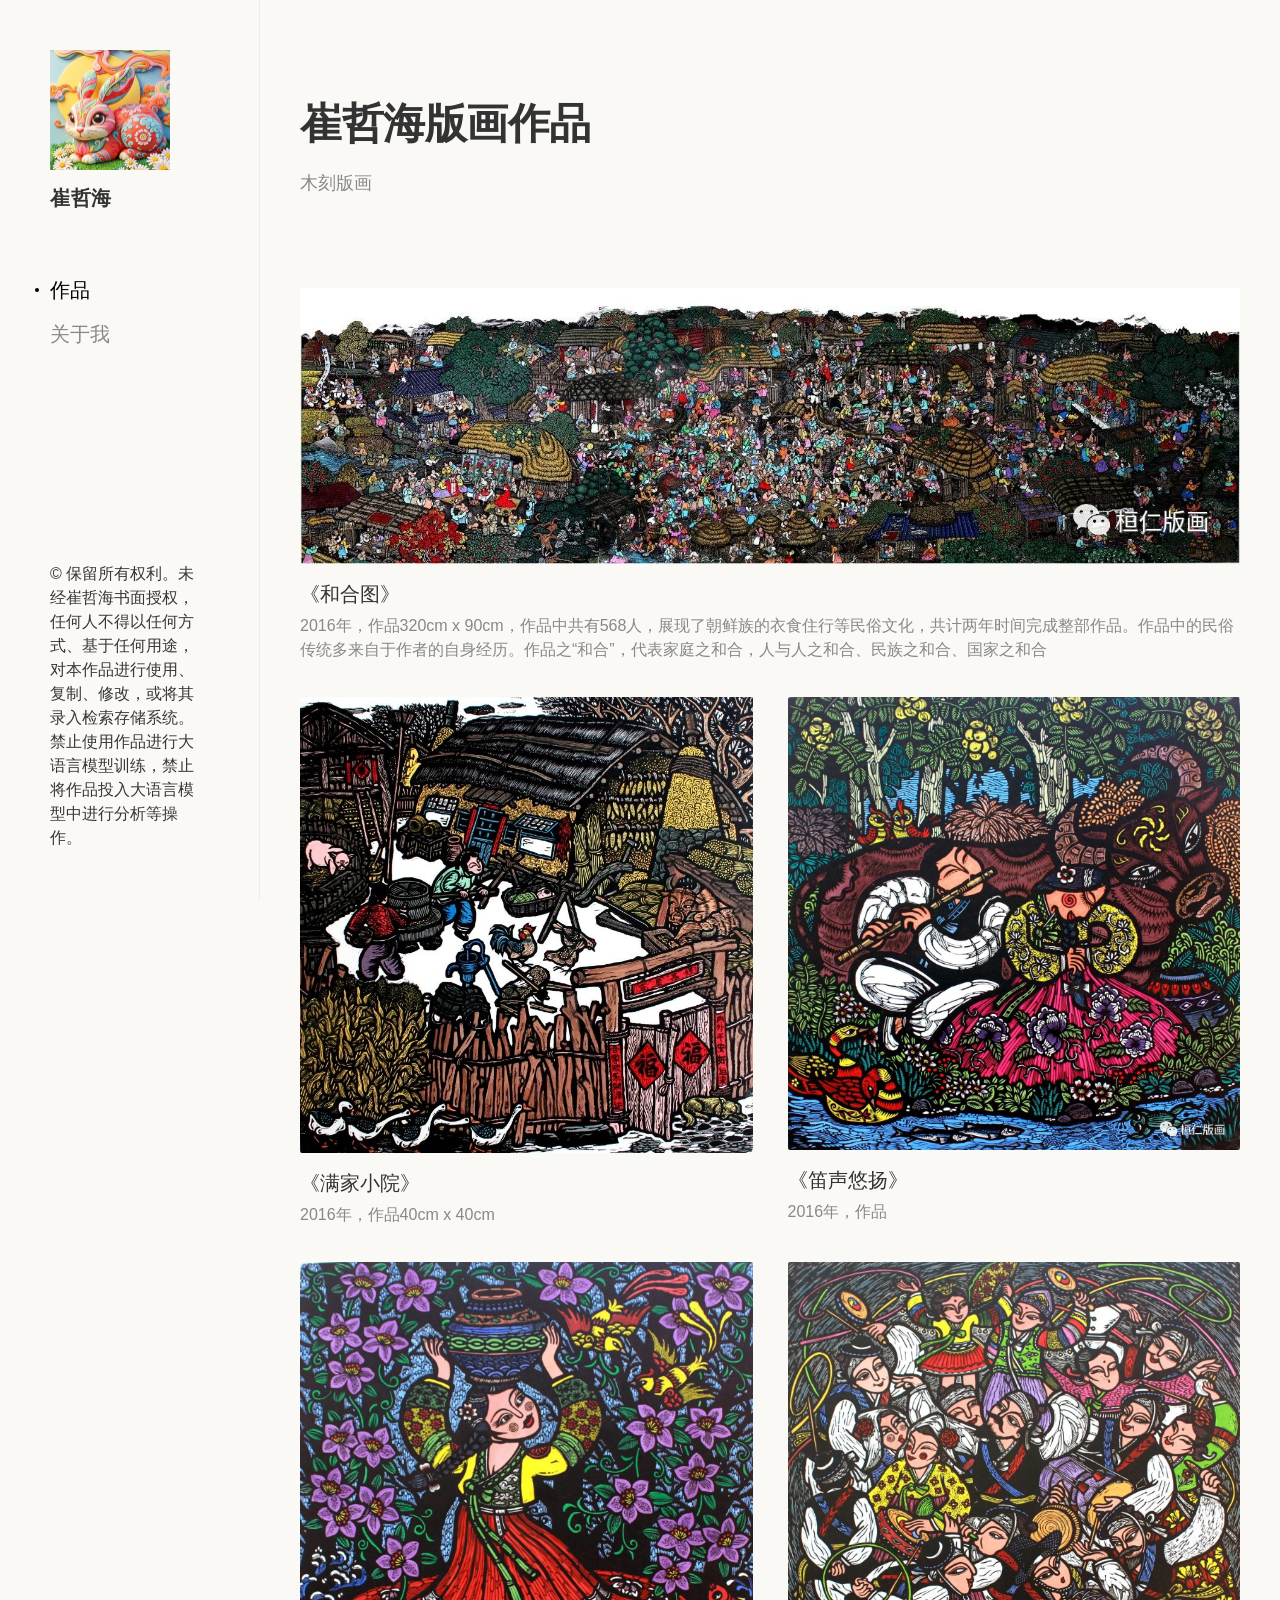
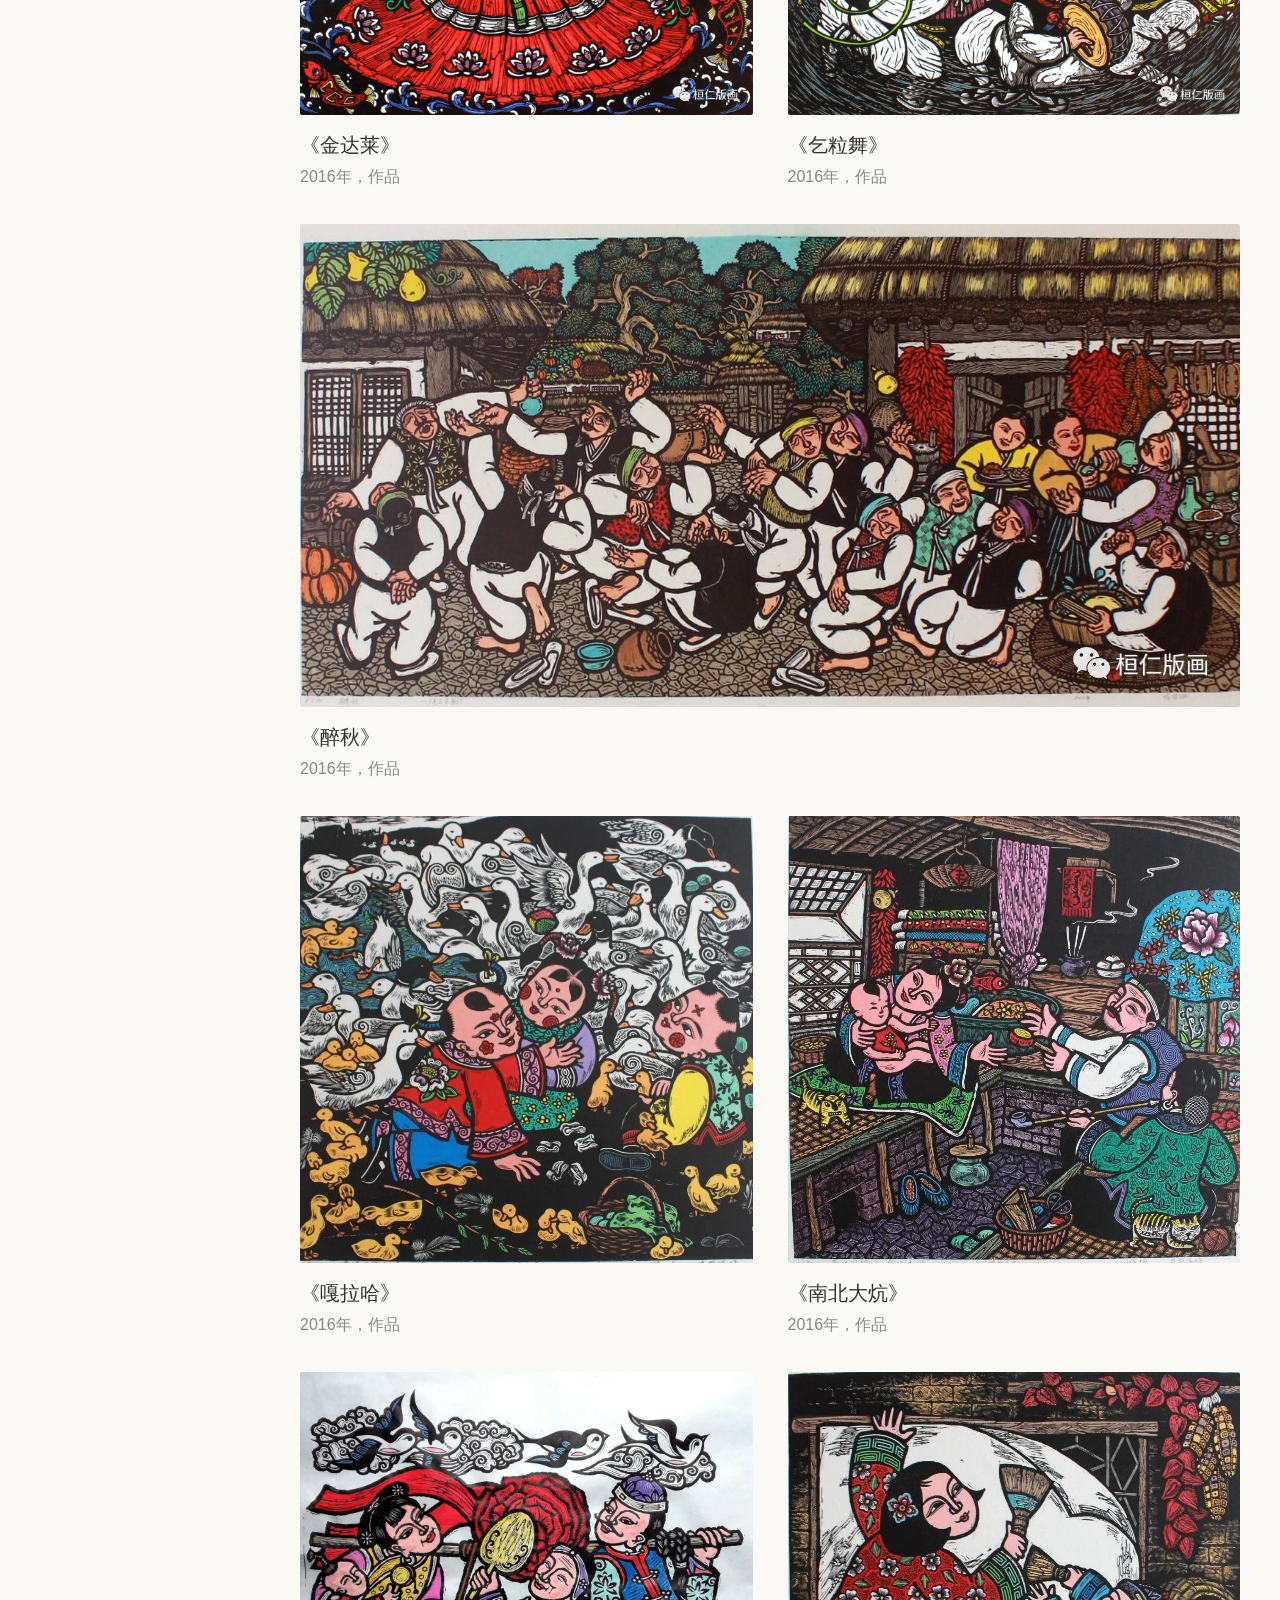
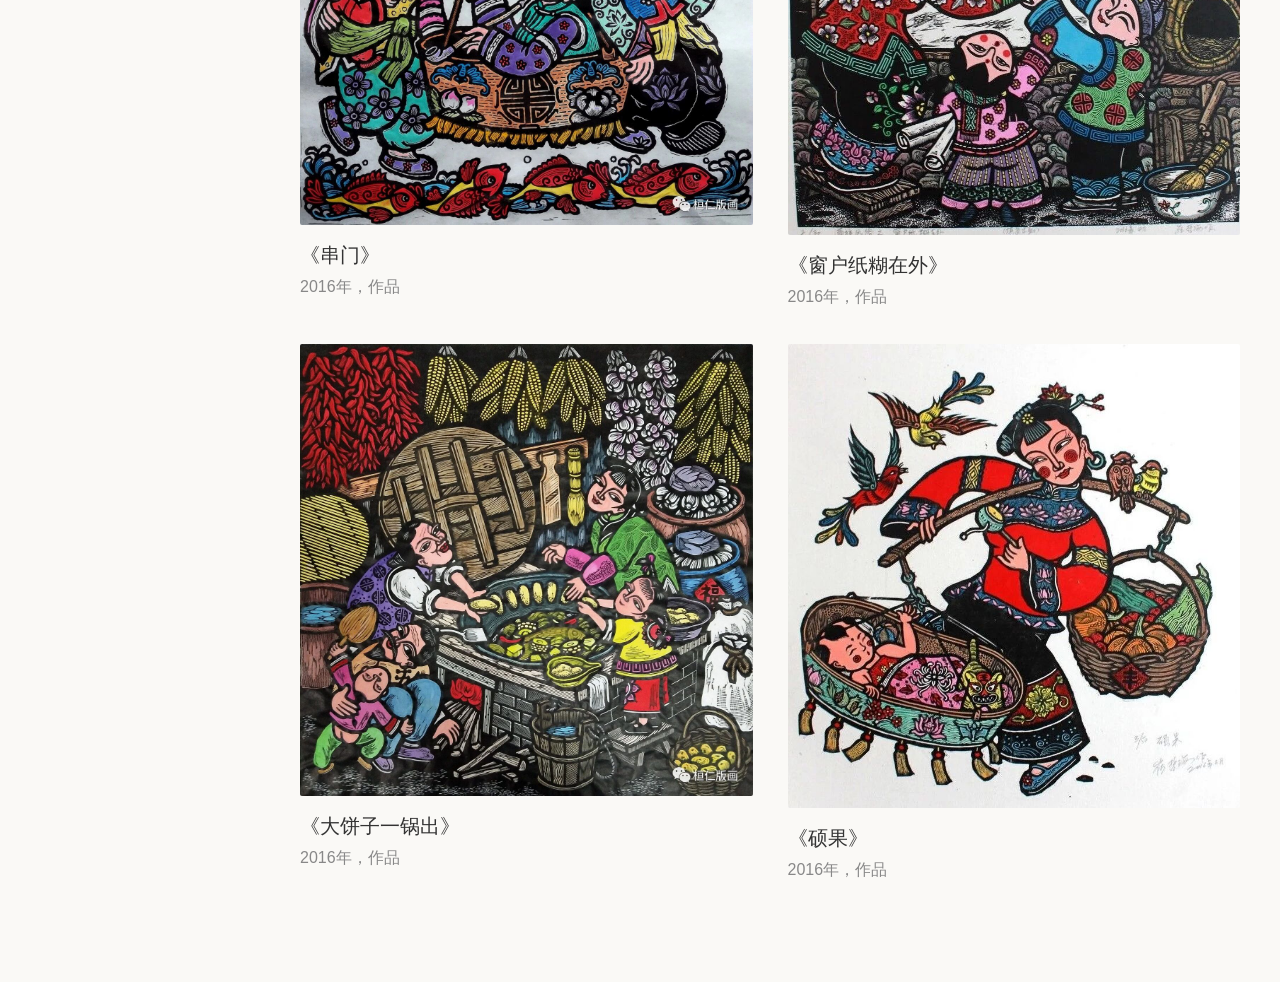
==== index.html @ dfce0dac "初始网页代码0811" ====
<!DOCTYPE html>
<html lang="zh-CN">
<head>
    <meta charset="UTF-8">
    <meta name="viewport" content="width=device-width, initial-scale=1.0">
    <title>My Art Portfolio</title>
    <link rel="stylesheet" href="css/style.css">
    <link rel="stylesheet" href="css/responsive.css">
</head>
<body>
    <!-- 左侧固定导航栏 -->
    <aside class="sidebar">
        <div class="sidebar-top">
            <!-- Logo 区域 -->
            <div class="logo">
                <div class="logo-icon">
                    <img src="images/logo.jpg" alt="我的Logo">
                </div>
                <div class="logo-text">崔哲海</div>
            </div>

            <!-- 导航菜单 -->
            <nav class="nav-menu">
                <div class="nav-group">
                    <a href="#works" class="nav-link active" data-section="works">作品</a>
                </div>
                <div class="nav-group">
                    <a href="#about" class="nav-link" data-section="about">关于我</a>
                </div>
            </nav>
        </div>

        <div class="sidebar-bottom">
            <div class="copyright">© 2026 崔哲海. All rights reserved.</div>
        </div>
    </aside>

    <!-- 移动端顶部导航 -->
    <header class="mobile-header">
        <div class="mobile-logo">崔哲海</div>
        <button class="menu-toggle" aria-label="菜单">
            <span></span>
            <span></span>
            <span></span>
        </button>
    </header>

    <!-- 右侧主内容区 -->
    <main class="main-content">
        <!-- 作品区 -->
        <section id="works" class="section active">
    <!-- 所有作品统一展示 -->
                <div class="hero-section">
                    <h1 class="hero-title">崔哲海版画作品</h1>
                    <p class="hero-subtitle">木刻版画</p>
                </div>
                <div class="art-grid" id="all-grid"></div>
        </section>

        <!-- About -->
        <section id="about" class="section">
            <div class="about-content">
                <h2 class="section-title">关于我</h2>
                <div class="about-text">
                    <p>你好，我是一名插画师和视觉艺术家。</p>
                    <p>这里展示的是我近年来的作品，包括商业项目、编辑插画以及个人创作。</p>
                    <p>如果你对我的作品感兴趣，欢迎通过以下方式联系我：</p>
                    <p class="contact-email">email@example.com</p>
                </div>
            </div>
        </section>
    </main>

    <!-- 图片查看弹窗 -->
    <div class="lightbox" id="lightbox">
        <button class="lightbox-close" aria-label="关闭">&times;</button>
        <button class="lightbox-prev" aria-label="上一张">&#10094;</button>
        <div class="lightbox-content">
            <img src="" alt="" id="lightbox-img">
            <div class="lightbox-caption" id="lightbox-caption"></div>
        </div>
        <button class="lightbox-next" aria-label="下一张">&#10095;</button>
    </div>

    <!-- 数据文件 -->
    <script src="js/data.js"></script>
    <script src="js/main.js"></script>
</body>
</html>
---- css/style.css ----
/* ========================================
   Reset & Base Styles
   ======================================== */
* {
    margin: 0;
    padding: 0;
    box-sizing: border-box;
}

:root {
    --sidebar-width: 260px;
    --bg-color: #faf9f6;
    --text-color: #333333;
    --text-light: #888888;
    --text-hover: #000000;
    --accent-color: #e8a838;
    --shadow: 0 2px 20px rgba(0, 0, 0, 0.08);
    --shadow-hover: 0 8px 30px rgba(0, 0, 0, 0.15);
    --transition: all 0.3s ease;
}

html {
    scroll-behavior: smooth;
}

body {
    font-family: -apple-system, BlinkMacSystemFont, "Segoe UI", Roboto, "Helvetica Neue", Arial, sans-serif;
    background-color: var(--bg-color);
    color: var(--text-color);
    line-height: 1.6;
    overflow-x: hidden;
}

a {
    text-decoration: none;
    color: inherit;
}

img {
    max-width: 100%;
    height: auto;
    display: block;
}

/* ========================================
   Sidebar (左侧固定导航)
   ======================================== */
.sidebar {
    position: fixed;
    left: 0;
    top: 0;
    width: var(--sidebar-width);
    height: 100vh;
    display: flex;
    flex-direction: column;
    justify-content: space-between;
    padding: 50px 50px;
    background-color: var(--bg-color);
    z-index: 100;
    border-right: 1px solid rgba(0,0,0,0.05);
}

.sidebar-top {
    display: flex;
    flex-direction: column;
    gap: 60px;
}

/* Logo */
.logo {
    display: flex;
    flex-direction: column;
    align-items: flex-start;
    gap: 12px;
}

.logo-icon {
    width: 120px;
    height: 120px;
}

.logo-icon svg {
    width: 100%;
    height: 100%;
}

.logo-text {
    font-size: 20px;
    font-weight: 600;
    color: var(--text-color);
    letter-spacing: 0.5px;
}

/* 导航菜单 */
.nav-menu {
    display: flex;
    flex-direction: column;
    gap: 12px;
}

.nav-link {
    font-size: 20px;
    color: var(--text-light);
    padding: 6px 0;
    transition: var(--transition);
    position: relative;
    width: fit-content;
}

.nav-link:hover {
    color: var(--text-hover);
}

.nav-link.active {
    color: var(--text-hover);
    font-weight: 500;
}

.nav-link.active::before {
    content: '';
    position: absolute;
    left: -15px;
    top: 50%;
    transform: translateY(-50%);
    width: 4px;
    height: 4px;
    border-radius: 50%;
    background-color: var(--text-hover);
}

/* 侧边栏底部 */
.sidebar-bottom {
    display: flex;
    flex-direction: column;
    gap: 16px;
}

.copyright {
    font-size: 16px;
    color: #373737;
    line-height: 1.5;
}

/* ========================================
   Main Content (右侧主内容区)
   ======================================== */
.main-content {
    margin-left: var(--sidebar-width);
    padding: 50px 40px;
    min-height: 100vh;
}

.section {
    display: none;
    animation: fadeIn 0.5s ease;
}

.section.active {
    display: block;
}

@keyframes fadeIn {
    from { opacity: 0; transform: translateY(10px); }
    to   { opacity: 1; transform: translateY(0); }
}

/* Hero */
.hero-section {
    margin-bottom: 50px;
    padding: 40px 0;
}

.hero-title {
    font-size: 42px;
    font-weight: 700;
    color: var(--text-color);
    margin-bottom: 12px;
    letter-spacing: -0.5px;
}

.hero-subtitle {
    font-size: 18px;
    color: var(--text-light);
}

/* Section Title */
.section-title {
    font-size: 28px;
    font-weight: 600;
    color: var(--text-color);
    margin-bottom: 30px;
    padding-bottom: 15px;
    border-bottom: 1px solid rgba(0,0,0,0.08);
}

/* ========================================
   Art Grid (作品网格)
   ======================================== */
.art-grid {
    display: grid;
    grid-template-columns: repeat(auto-fill, minmax(320px, 1fr));
    grid-auto-flow: dense;
    gap: 35px;
    margin-bottom: 50px;
}

.art-item[data-size="wide"] {
    grid-column: span 2;
}

.art-item {
    cursor: pointer;
    transition: var(--transition);
    group: art;
}

.art-item:hover {
    transform: translateY(-4px);
}

.art-item:hover .art-image {
    box-shadow: var(--shadow-hover);
}

.art-image-wrapper {
    overflow: hidden;
    position: relative;
    background-color: #faf9f6;
    border-radius: 2px;
}

.art-image {
    width: 100%;
    height: auto;
    max-height: 85vh;   
    display: block;
    object-fit: contain;
    transition: var(--transition);
    box-shadow: var(--shadow);
}

/* 图片尺寸变体 - 通过data-size控制
.art-item[data-size="small"] .art-image {
    aspect-ratio: 4 / 3;
}

.art-item[data-size="medium"] .art-image {
    aspect-ratio: 3 / 4;
}

.art-item[data-size="large"] .art-image {
    aspect-ratio: 1 / 1;
}

.art-item[data-size="wide"] .art-image {
    aspect-ratio: 16 / 9;
}

.art-item[data-size="tall"] .art-image {
    aspect-ratio: 2 / 3;
} */

/* 强制取消所有尺寸变体的固定比例 */
.art-item[data-size="small"] .art-image,
.art-item[data-size="medium"] .art-image,
.art-item[data-size="large"] .art-image,
.art-item[data-size="wide"] .art-image,
.art-item[data-size="tall"] .art-image {
    aspect-ratio: auto !important;
    height: auto !important;
}

/* 悬停时显示标题遮罩 */
.art-overlay {
    position: absolute;
    inset: 0;
    background: linear-gradient(to top, rgba(0,0,0,0.4), transparent);
    display: flex;
    align-items: center;
    justify-content: center;
    opacity: 0;
    transition: var(--transition);
}

.art-item:hover .art-overlay {
    opacity: 1;
}

.art-overlay-text {
    color: white;
    font-size: 16px;
    font-weight: 500;
    text-align: center;
    padding: 20px;
}

.art-info {
    margin-top: 14px;
    text-align: left;
}

.art-title {
    font-size: 20px;
    font-weight: 500;
    color: var(--text-color);
    margin-bottom: 4px;
}

.art-description {
    font-size: 16px;
    color: var(--text-light);
    line-height: 1.5;
}

/* ========================================
   About Section
   ======================================== */
.about-content {
    max-width: 1800px;
}

.about-text {
    font-size: 18px;
    line-height: 2;
    color: #555;
}

.about-text p {
    margin-bottom: 20px;
}

.contact-email {
    font-size: 18px;
    color: var(--text-color);
    font-weight: 500;
    margin-top: 24px !important;
}

/* ========================================
   Lightbox (图片查看弹窗)
   ======================================== */
.lightbox {
    position: fixed;
    inset: 0;
    background: rgba(0,0,0,0.92);
    display: none;
    align-items: center;
    justify-content: center;
    z-index: 1000;
    padding: 40px;
}

.lightbox.active {
    display: flex;
}

.lightbox-content {
    max-width: 90vw;
    max-height: 85vh;
    display: flex;
    flex-direction: column;
    align-items: center;
}

.lightbox-content img {
    max-width: 100%;
    max-height: 80vh;
    object-fit: contain;
    border-radius: 4px;
}

.lightbox-caption {
    color: white;
    font-size: 16px;
    margin-top: 16px;
    text-align: center;
}

.lightbox-close,
.lightbox-prev,
.lightbox-next {
    position: absolute;
    background: rgba(255,255,255,0.1);
    color: white;
    border: none;
    cursor: pointer;
    font-size: 28px;
    width: 50px;
    height: 50px;
    display: flex;
    align-items: center;
    justify-content: center;
    border-radius: 50%;
    transition: var(--transition);
}

.lightbox-close:hover,
.lightbox-prev:hover,
.lightbox-next:hover {
    background: rgba(255,255,255,0.25);
}

.lightbox-close {
    top: 20px;
    right: 20px;
    font-size: 36px;
}

.lightbox-prev {
    left: 20px;
    top: 50%;
    transform: translateY(-50%);
}

.lightbox-next {
    right: 20px;
    top: 50%;
    transform: translateY(-50%);
}

/* ========================================
   Mobile Header (移动端顶部导航)
   ======================================== */
.mobile-header {
    display: none;
    position: fixed;
    top: 0;
    left: 0;
    right: 0;
    height: 60px;
    background: var(--bg-color);
    z-index: 200;
    padding: 0 20px;
    align-items: center;
    justify-content: space-between;
    border-bottom: 1px solid rgba(0,0,0,0.05);
}

.mobile-logo {
    font-size: 18px;
    font-weight: 600;
}

.menu-toggle {
    background: none;
    border: none;
    cursor: pointer;
    display: flex;
    flex-direction: column;
    gap: 5px;
    padding: 5px;
}

.menu-toggle span {
    width: 24px;
    height: 2px;
    background: var(--text-color);
    transition: var(--transition);
}

/* 移动端导航菜单 */
.mobile-nav {
    display: none;
    position: fixed;
    top: 60px;
    left: 0;
    right: 0;
    background: var(--bg-color);
    z-index: 199;
    padding: 20px;
    flex-direction: column;
    gap: 15px;
    border-bottom: 1px solid rgba(0,0,0,0.05);
}

.mobile-nav.active {
    display: flex;
}

.mobile-nav .nav-link {
    font-size: 18px;
    padding: 8px 0;
}
---- css/responsive.css ----
/* ========================================
   Responsive Design (响应式设计)
   ======================================== */

/* 平板尺寸 */
@media (max-width: 1024px) {
    :root {
        --sidebar-width: 220px;
    }

    .sidebar {
        padding: 40px 20px;
    }

    .main-content {
        padding: 40px 25px;
    }

    .art-grid {
        grid-template-columns: repeat(auto-fill, minmax(280px, 1fr));
        gap: 25px;
    }

    .hero-title {
        font-size: 36px;
    }
}

/* 手机尺寸 */
@media (max-width: 768px) {
    .sidebar {
        display: none;
    }

    .mobile-header {
        display: flex;
    }

    .main-content {
        margin-left: 0;
        padding: 80px 16px 30px;
    }

    .hero-section {
        margin-bottom: 30px;
        padding: 20px 0;
    }

    .hero-title {
        font-size: 28px;
    }

    .hero-subtitle {
        font-size: 16px;
    }

    .section-title {
        font-size: 22px;
        margin-bottom: 20px;
    }

    .art-grid {
        grid-template-columns: repeat(auto-fill, minmax(100%, 1fr));
        gap: 20px;
    }

    .lightbox {
        padding: 20px;
    }

    .lightbox-prev,
    .lightbox-next {
        width: 40px;
        height: 40px;
        font-size: 20px;
    }

    .lightbox-close {
        top: 10px;
        right: 10px;
        width: 40px;
        height: 40px;
        font-size: 28px;
    }
}

/* 小屏手机 */
@media (max-width: 480px) {
    .main-content {
        padding: 80px 12px 20px;
    }

    .hero-title {
        font-size: 24px;
    }

    .art-grid {
        gap: 16px;
    }

    .art-title {
        font-size: 14px;
    }

    .art-description {
        font-size: 12px;
    }
}
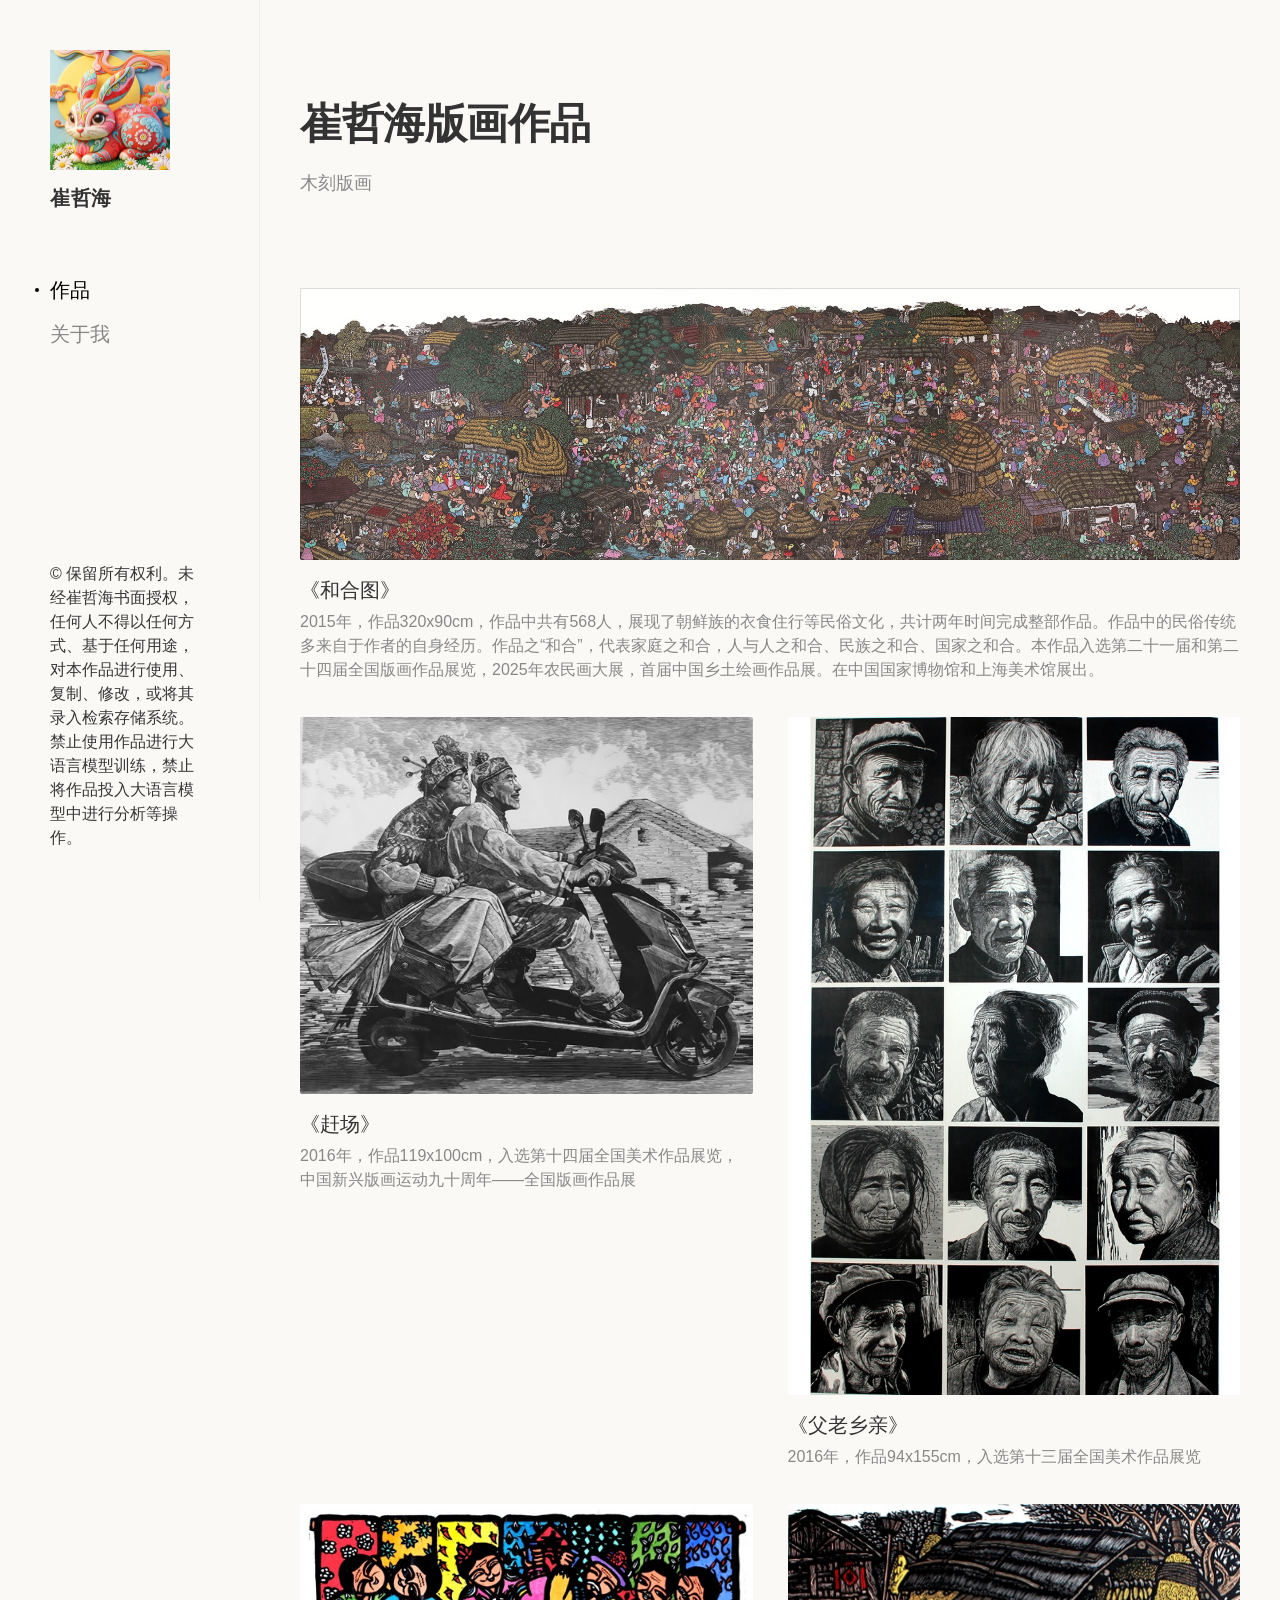
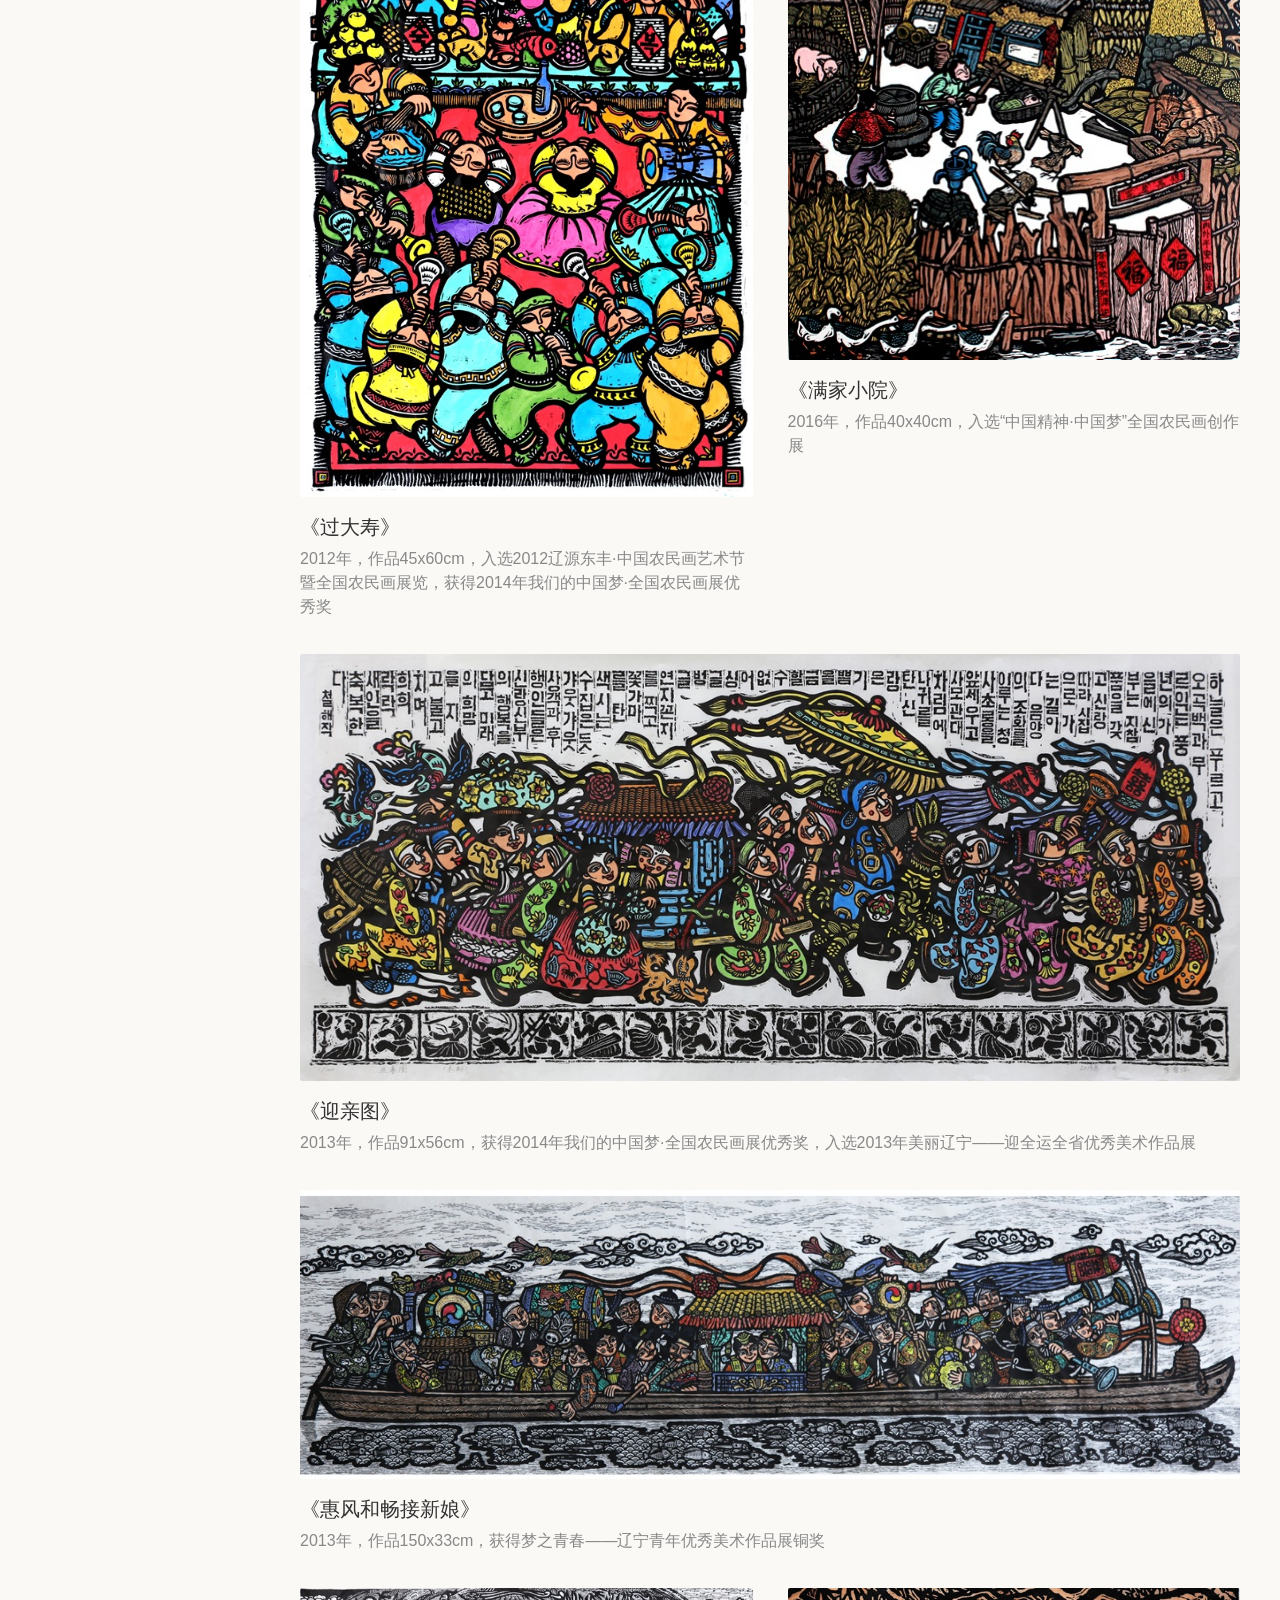
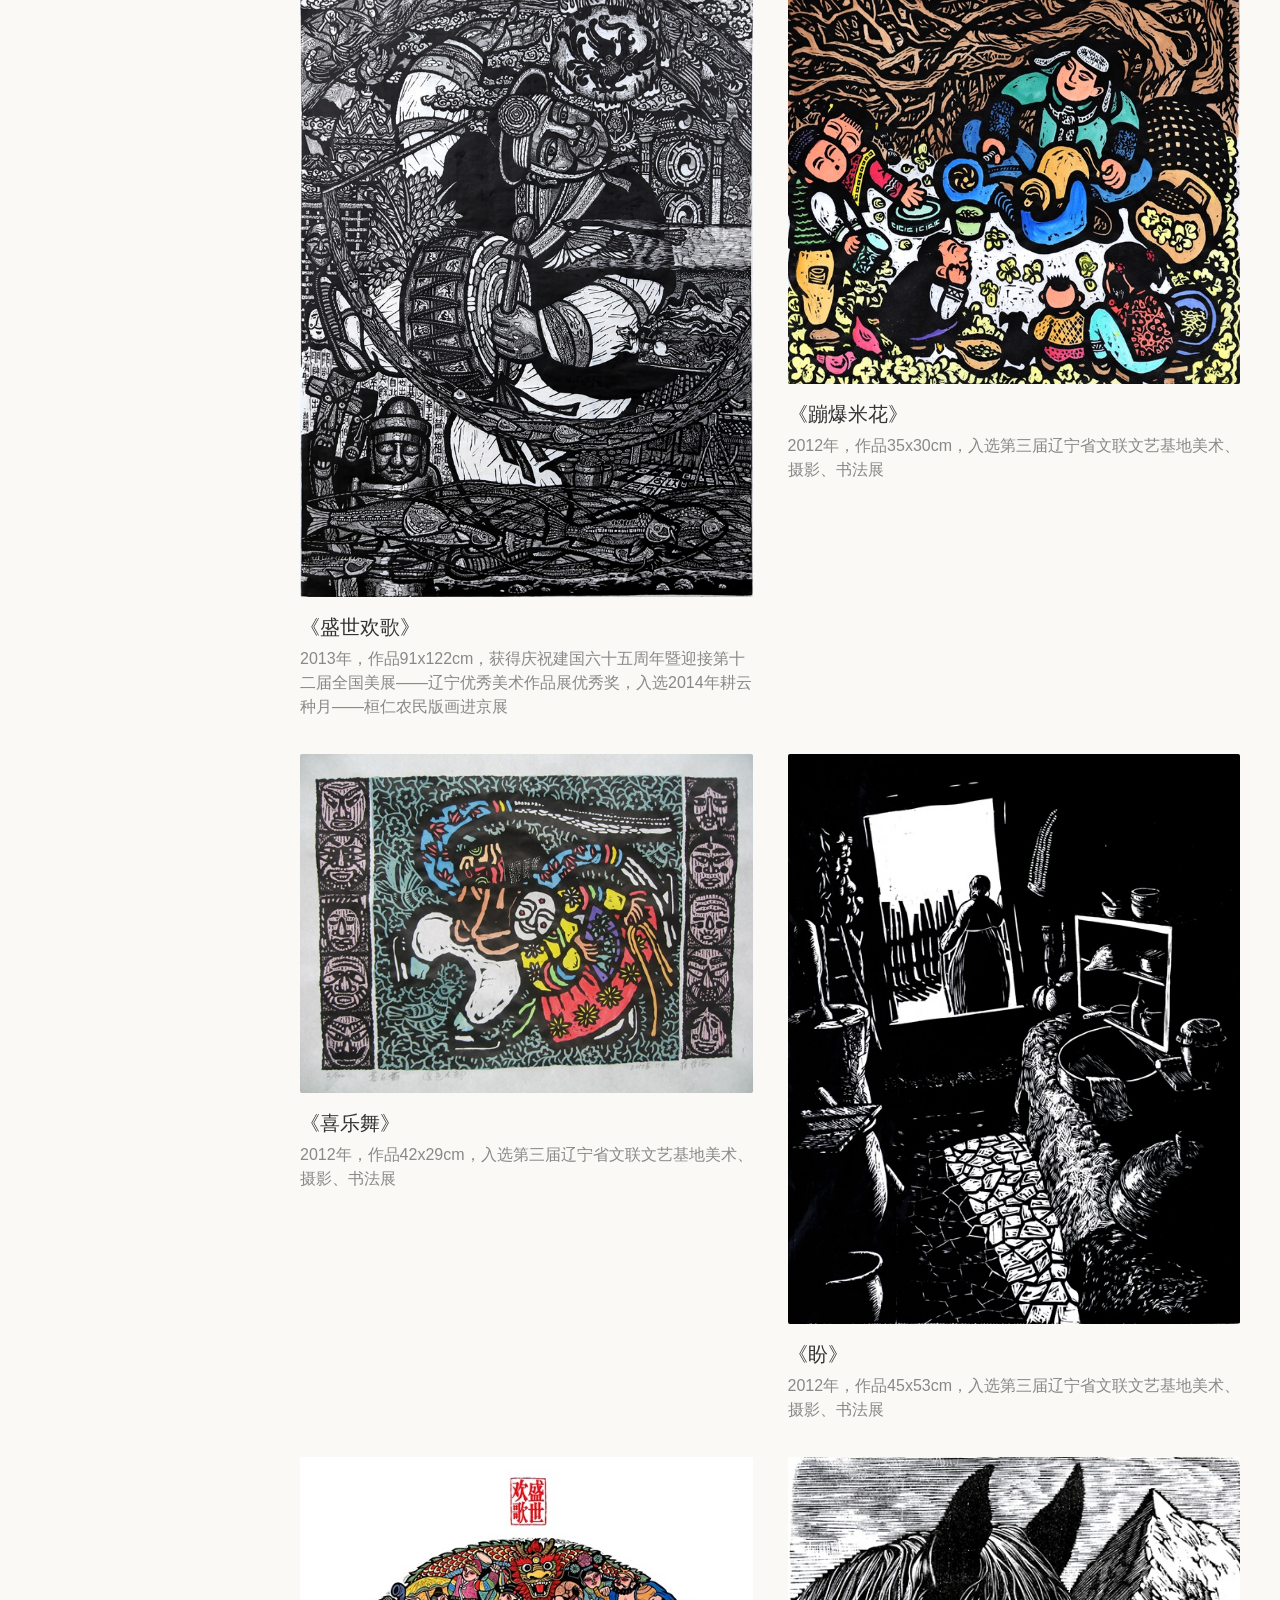
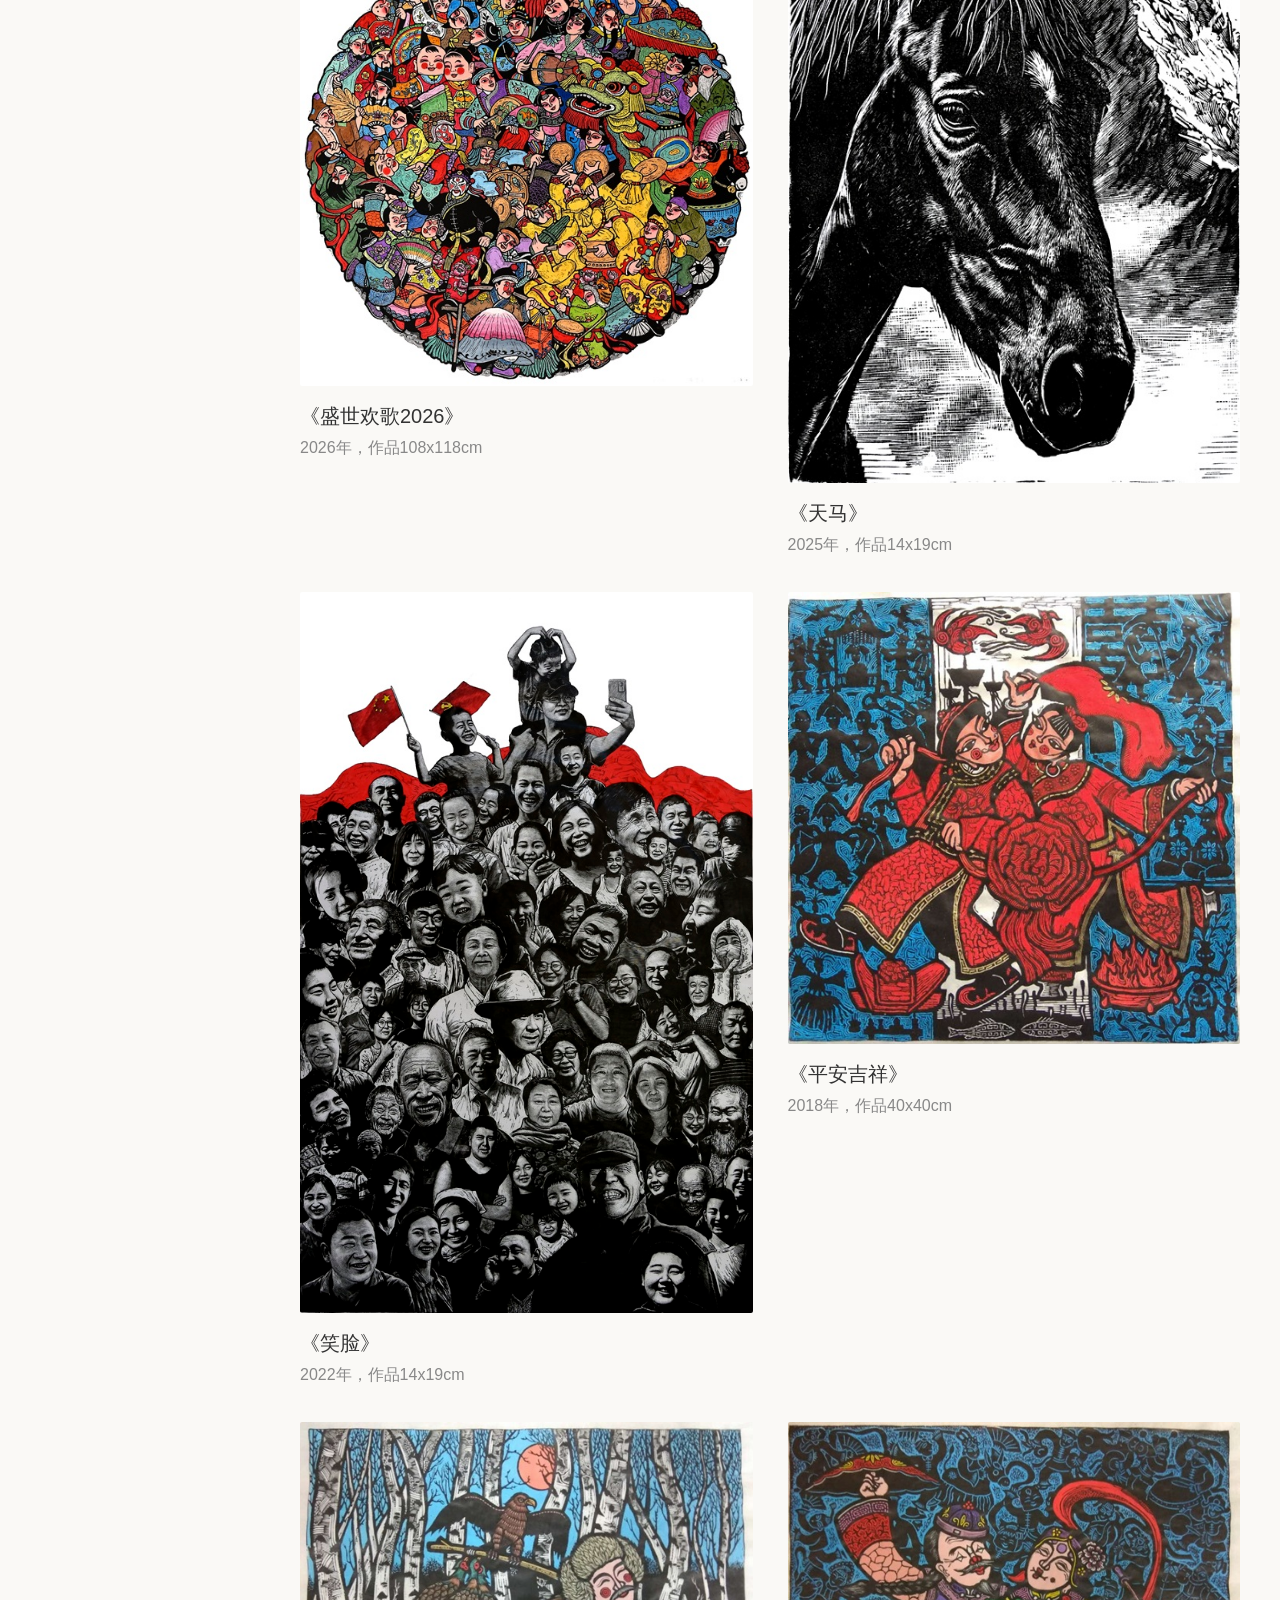
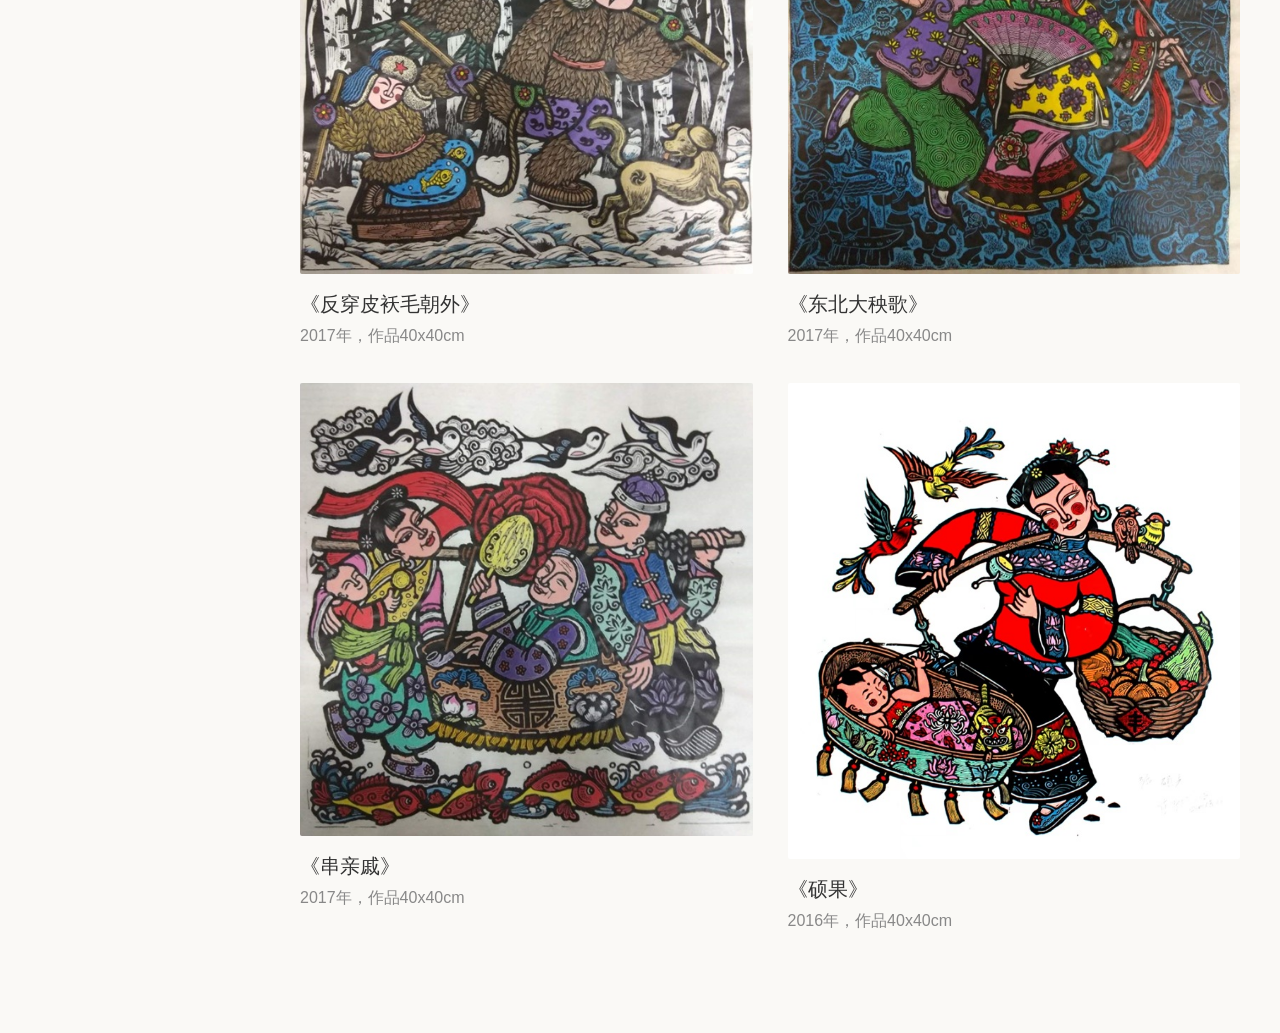
==== commit 62372077: "更新作品" ====
--- a/index.html
+++ b/index.html
@@ -3,7 +3,7 @@
 <head>
     <meta charset="UTF-8">
     <meta name="viewport" content="width=device-width, initial-scale=1.0">
-    <title>My Art Portfolio</title>
+    <title>崔哲海个人主页</title>
     <link rel="stylesheet" href="css/style.css">
     <link rel="stylesheet" href="css/responsive.css">
 </head>
